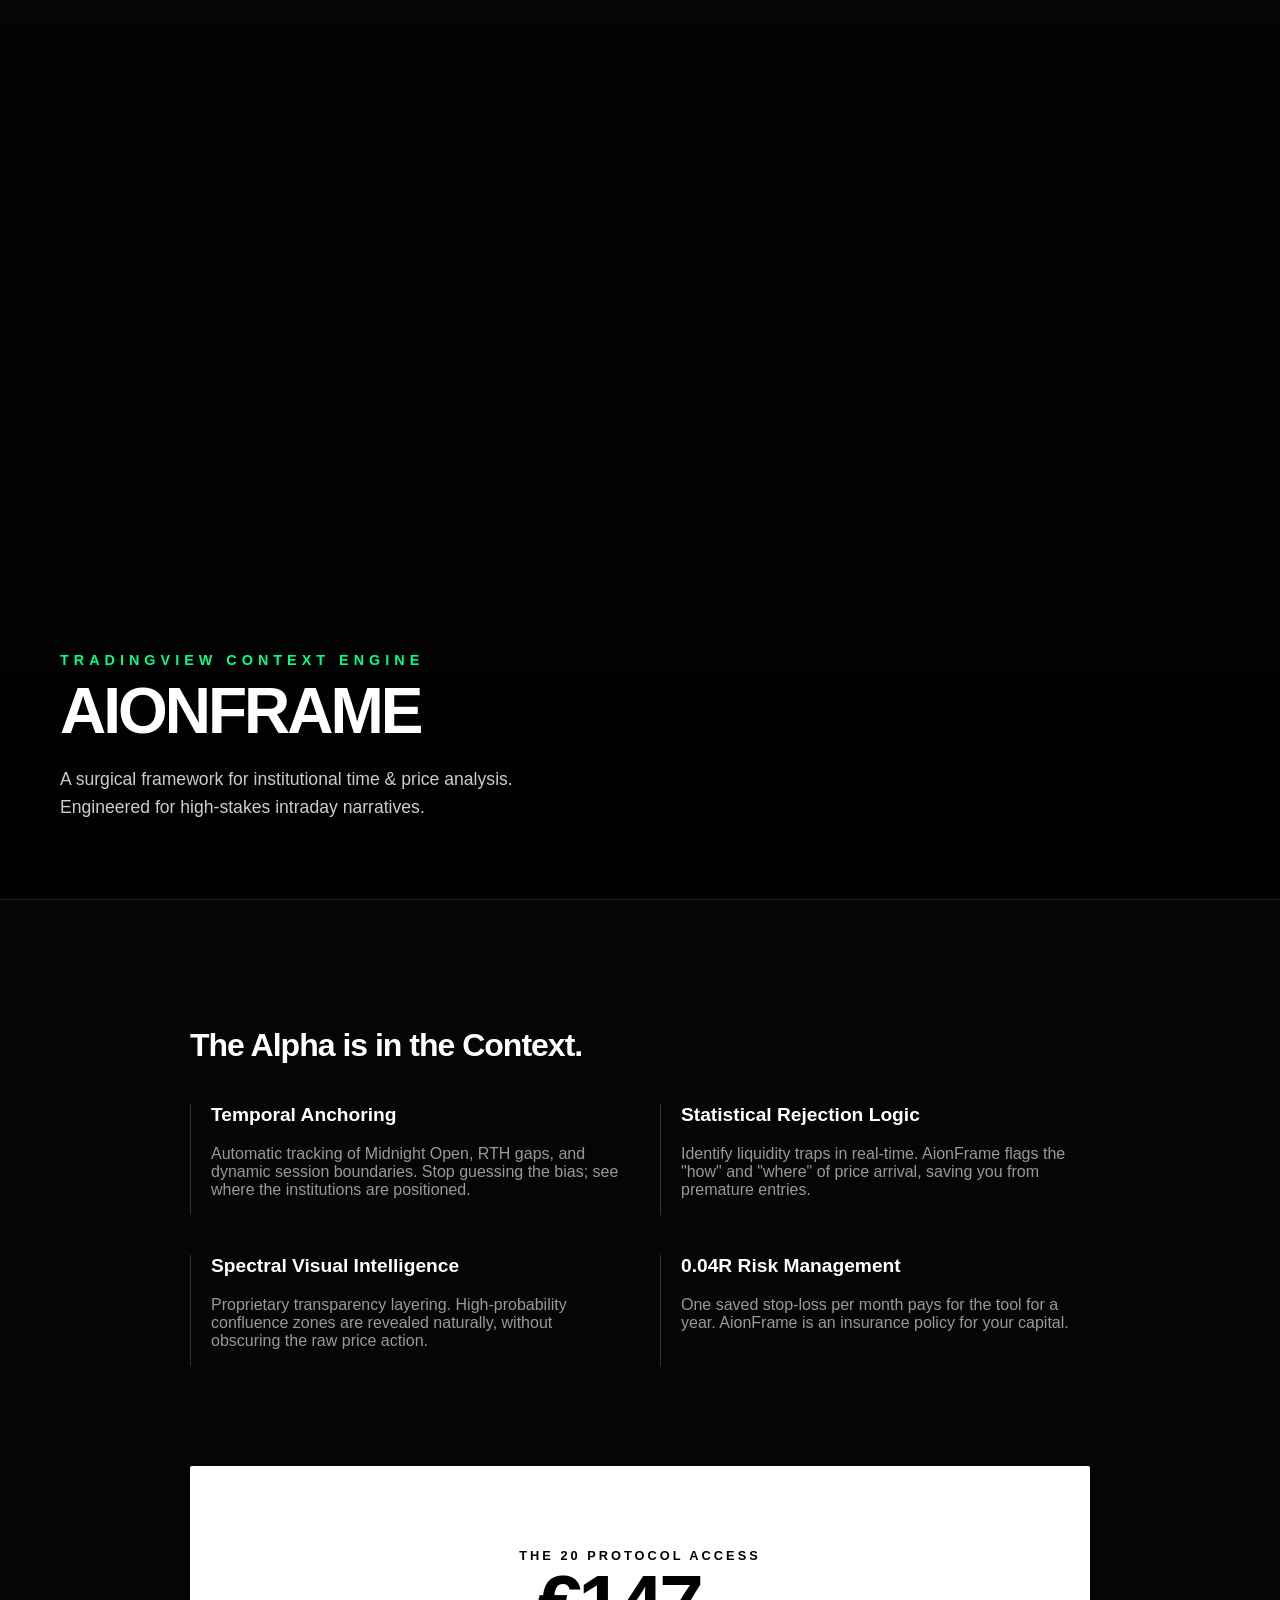
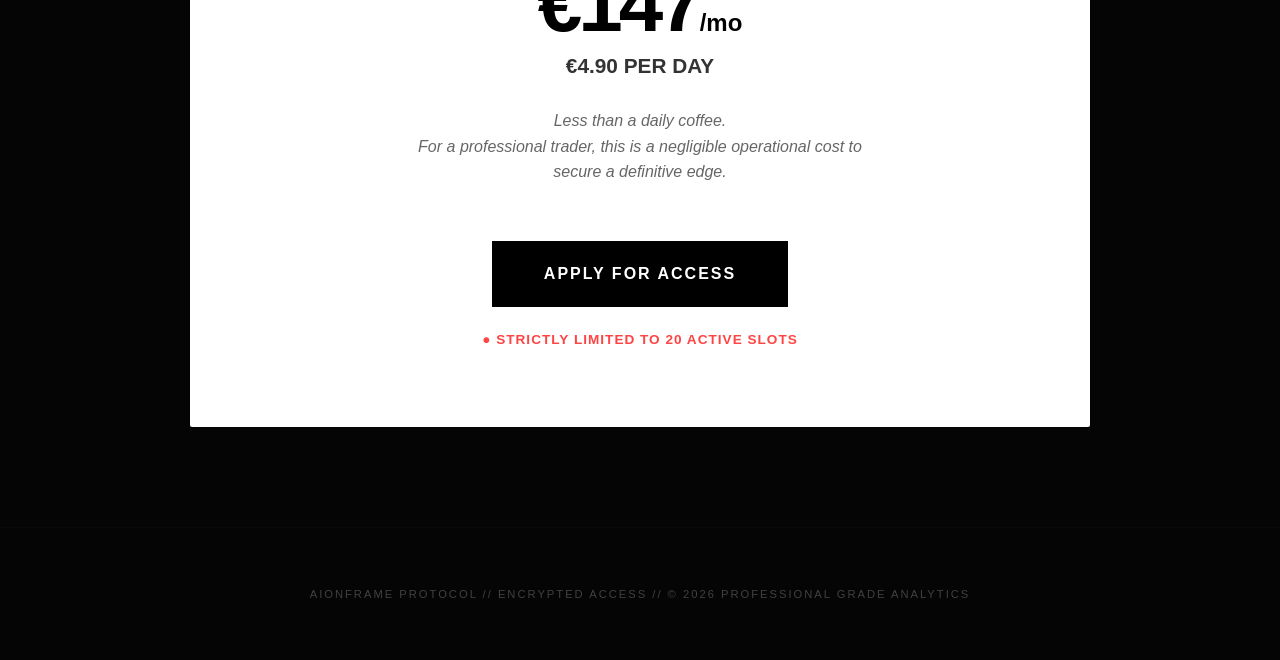
==== index.html @ 0900b2ec "Update index.html" ====
<!DOCTYPE html>
<html lang="en">
<head>
    <meta charset="UTF-8">
    <meta name="viewport" content="width=device-width, initial-scale=1.0">
    <title>AionFrame | The 20 Protocol</title>
    <style>
        :root { --accent: #00ff88; --bg: #050505; --card: #111; }
        body { background: var(--bg); color: #999; font-family: 'Helvetica Neue', sans-serif; margin: 0; padding: 0; overflow-x: hidden; }
        
        /* Cinematic Video Hero */
        .hero { 
            position: relative;
            height: 100vh; 
            width: 100%;
            display: flex; 
            flex-direction: column; 
            justify-content: flex-end; 
            align-items: flex-start;   
            text-align: left; 
            padding: 60px;             
            box-sizing: border-box;
            overflow: hidden;
            border-bottom: 1px solid #222;
        }

        #bg-video {
            position: absolute;
            top: 10%;            left: 10%;
            min-width: 100%;     min-height: 100%;
            width: auto;         height: auto;
            object-fit: contain;
            z-index: -2;
            transform: translate(-10%, -10%);
            filter: contrast(1.1) brightness(0.6); /* Keeps focus on the UI */
        }

        .overlay {
            position: absolute;
            top: 0;
            left: 0;
            width: 100%;
            height: 100%;
            background: linear-gradient(rgba(0,0,0,0.1) 0%, rgba(0,0,0,0.9) 100%);
            z-index: -1;
        }

        h1 { color: #fff; font-size: 4rem; letter-spacing: -3px; margin: 0; line-height: 0.9; z-index: 1; }
        .tagline { color: var(--accent); font-size: 0.9rem; letter-spacing: 5px; text-transform: uppercase; margin-bottom: 15px; z-index: 1; font-weight: bold;}
        .hero-desc { max-width: 500px; margin-top: 25px; font-size: 1.1rem; color: #fff; z-index: 1; opacity: 0.8; line-height: 1.6; }
        
        /* Content Section */
        .container { max-width: 900px; margin: auto; padding: 100px 20px; }
        h2 { color: #fff; font-size: 2rem; letter-spacing: -1px; margin-bottom: 40px; }
        
        .reasoning-grid { display: grid; grid-template-columns: 1fr 1fr; gap: 40px; }
        .reason-card { border-left: 1px solid #333; padding-left: 20px; }
        .reason-card h3 { color: #fff; margin-top: 0; font-size: 1.2rem; }
        
        /* Pricing / The 20 Protocol */
        .pricing-section { background: #fff; color: #000; padding: 80px 40px; border-radius: 2px; margin-top: 100px; text-align: center; }
        .big-price { font-size: 5rem; font-weight: 900; margin: 0; line-height: 1; letter-spacing: -4px; }
        .daily-breakdown { font-size: 1.3rem; font-weight: 700; color: #333; margin-top: 10px; }
        
        .btn { display: inline-block; background: #000; color: #fff; padding: 22px 50px; text-decoration: none; font-weight: 900; margin-top: 40px; letter-spacing: 2px; transition: 0.4s; text-transform: uppercase; border: 2px solid #000; }
        .btn:hover { background: transparent; color: #000; }
        
        .limit-tag { color: #ff4444; font-weight: bold; margin-top: 25px; font-size: 0.85rem; letter-spacing: 1px; }
        .comparison-text { font-style: italic; margin-top: 30px; color: #666; font-size: 1rem; line-height: 1.6; max-width: 450px; margin-left: auto; margin-right: auto; }

        footer { text-align: center; padding: 60px 20px; font-size: 0.7rem; opacity: 0.4; letter-spacing: 2px; border-top: 1px solid #111; }

        @media (max-width: 768px) {
            .reasoning-grid { grid-template-columns: 1fr; }
            h1 { font-size: 3rem; }
            .hero { padding: 40px 30px; }
            .big-price { font-size: 4rem; }
        }
    </style>
</head>
<body>

    <div class="hero">
        <video autoplay muted loop playsinline id="bg-video">
            <source src="ALL IN 1 ⛳️ Landing Video Project.mp4" type="video/mp4">
        </video>
        <div class="overlay"></div>

        <div class="tagline">TradingView Context Engine</div>
        <h1>AIONFRAME</h1>
        <p class="hero-desc">A surgical framework for institutional time & price analysis. Engineered for high-stakes intraday narratives.</p>
    </div>

    <div class="container">
        <h2>The Alpha is in the Context.</h2>
        <div class="reasoning-grid">
            <div class="reason-card">
                <h3>Temporal Anchoring</h3>
                <p>Automatic tracking of Midnight Open, RTH gaps, and dynamic session boundaries. Stop guessing the bias; see where the institutions are positioned.</p>
            </div>
            <div class="reason-card">
                <h3>Statistical Rejection Logic</h3>
                <p>Identify liquidity traps in real-time. AionFrame flags the "how" and "where" of price arrival, saving you from premature entries.</p>
            </div>
            <div class="reason-card">
                <h3>Spectral Visual Intelligence</h3>
                <p>Proprietary transparency layering. High-probability confluence zones are revealed naturally, without obscuring the raw price action.</p>
            </div>
            <div class="reason-card">
                <h3>0.04R Risk Management</h3>
                <p>One saved stop-loss per month pays for the tool for a year. AionFrame is an insurance policy for your capital.</p>
            </div>
        </div>

        <div class="pricing-section">
            <span style="text-transform: uppercase; font-size: 0.8rem; font-weight: bold; letter-spacing: 3px;">The 20 Protocol Access</span>
            <div class="big-price">€147<span style="font-size: 1.5rem; letter-spacing: 0;">/mo</span></div>
            <div class="daily-breakdown">€4.90 PER DAY</div>
            
            <p class="comparison-text">
                Less than a daily coffee. <br>
                For a professional trader, this is a negligible operational cost to secure a definitive edge.
            </p>

            <a href="#" class="btn">Apply for Access</a>
            <div class="limit-tag">● STRICTLY LIMITED TO 20 ACTIVE SLOTS</div>
        </div>
    </div>

    <footer>
        AIONFRAME PROTOCOL // ENCRYPTED ACCESS // © 2026 PROFESSIONAL GRADE ANALYTICS
    </footer>

</body>
</html>
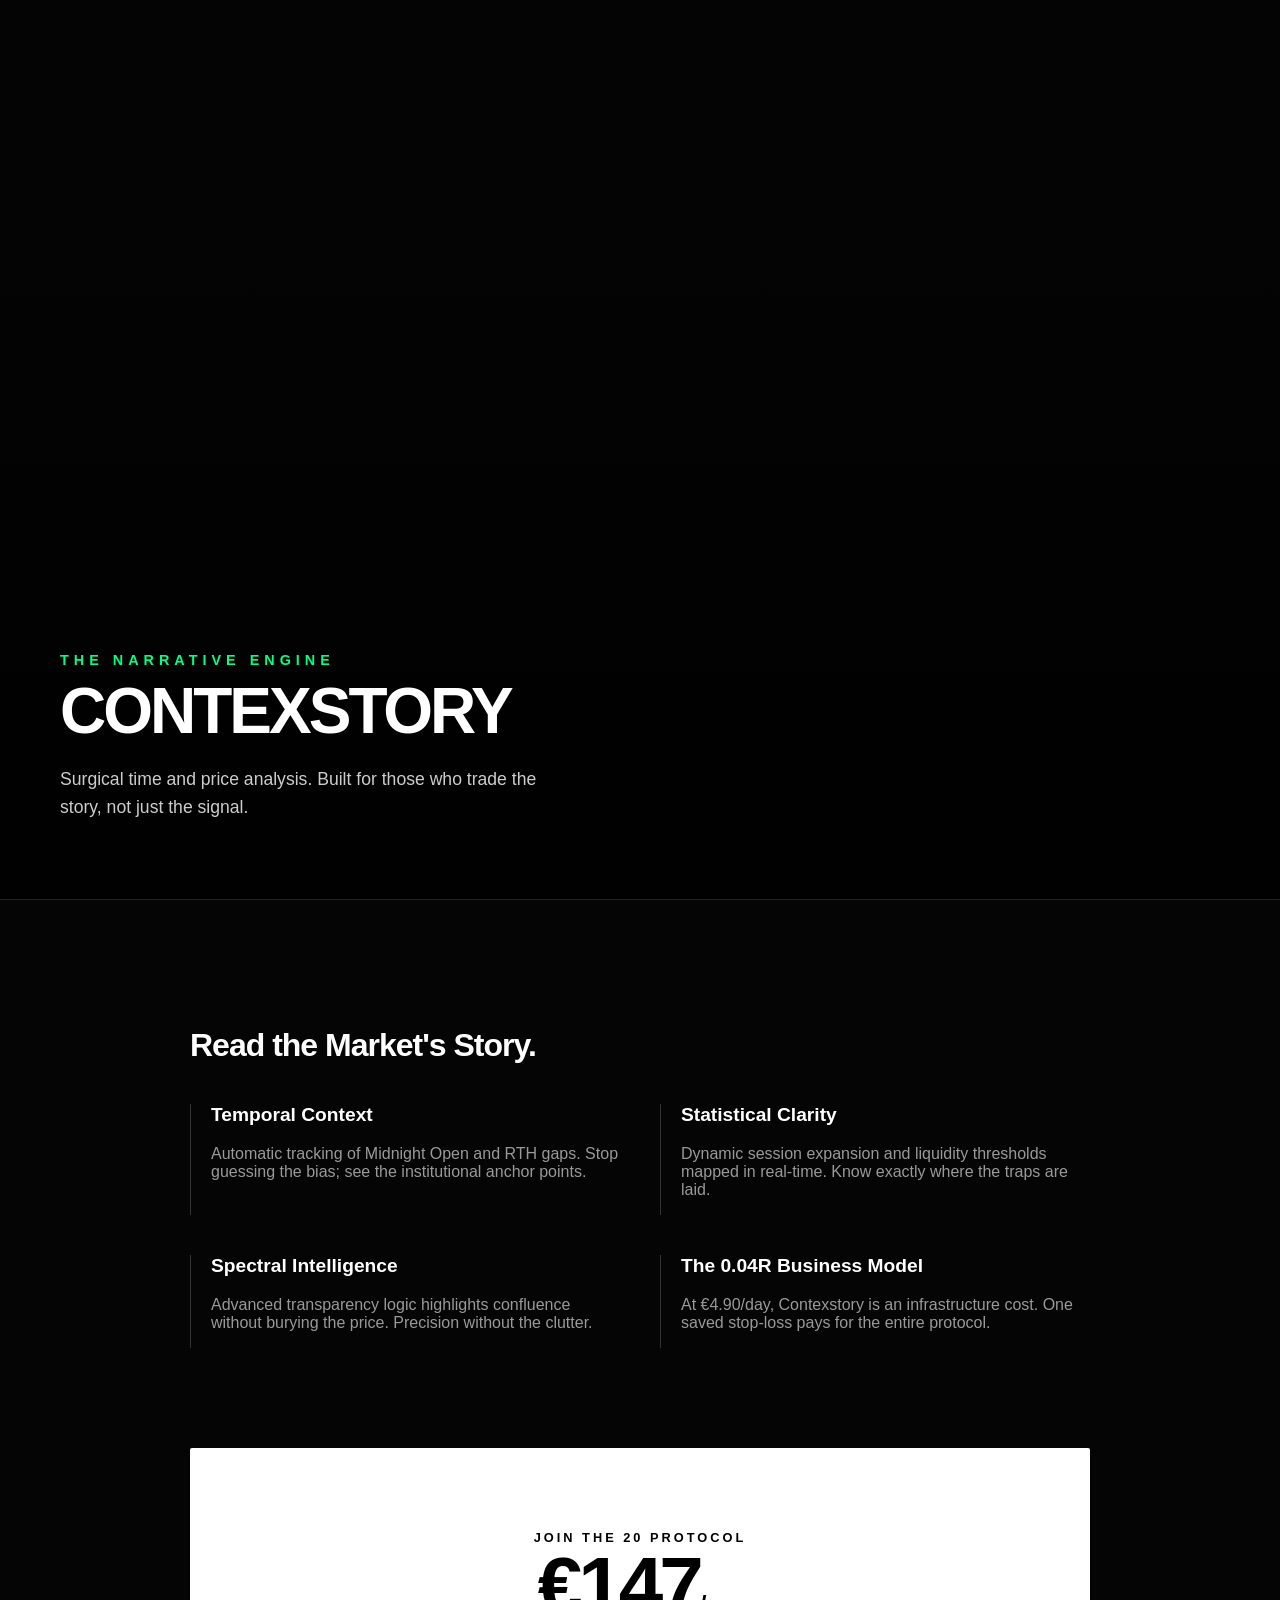
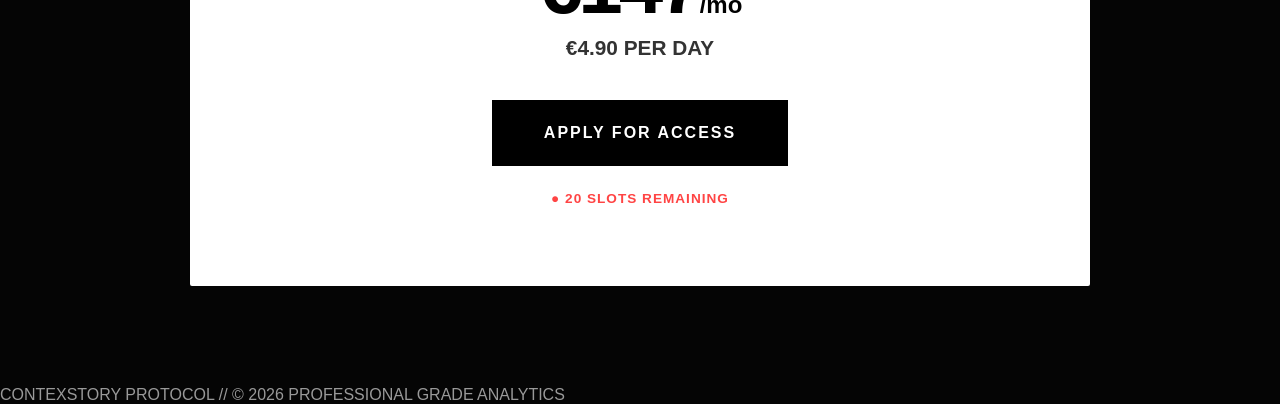
==== commit 767e45d3: "Update index.html" ====
--- a/index.html
+++ b/index.html
@@ -3,12 +3,11 @@
 <head>
     <meta charset="UTF-8">
     <meta name="viewport" content="width=device-width, initial-scale=1.0">
-    <title>AionFrame | The 20 Protocol</title>
+    <title>Contexstory | The 20 Protocol</title>
     <style>
         :root { --accent: #00ff88; --bg: #050505; --card: #111; }
         body { background: var(--bg); color: #999; font-family: 'Helvetica Neue', sans-serif; margin: 0; padding: 0; overflow-x: hidden; }
         
-        /* Cinematic Video Hero */
         .hero { 
             position: relative;
             height: 100vh; 
@@ -24,15 +23,16 @@
             border-bottom: 1px solid #222;
         }
 
+        /* FIXED: No-Zoom Logic ensures detail is preserved */
         #bg-video {
             position: absolute;
-            top: 10%;            left: 10%;
-            min-width: 100%;     min-height: 100%;
-            width: auto;         height: auto;
-            object-fit: contain;
+            top: 0;
+            left: 0;
+            width: 100%;
+            height: 100%;
+            object-fit: cover; 
             z-index: -2;
-            transform: translate(-10%, -10%);
-            filter: contrast(1.1) brightness(0.6); /* Keeps focus on the UI */
+            filter: contrast(1.1) brightness(0.5); 
         }
 
         .overlay {
@@ -49,7 +49,6 @@
         .tagline { color: var(--accent); font-size: 0.9rem; letter-spacing: 5px; text-transform: uppercase; margin-bottom: 15px; z-index: 1; font-weight: bold;}
         .hero-desc { max-width: 500px; margin-top: 25px; font-size: 1.1rem; color: #fff; z-index: 1; opacity: 0.8; line-height: 1.6; }
         
-        /* Content Section */
         .container { max-width: 900px; margin: auto; padding: 100px 20px; }
         h2 { color: #fff; font-size: 2rem; letter-spacing: -1px; margin-bottom: 40px; }
         
@@ -57,7 +56,6 @@
         .reason-card { border-left: 1px solid #333; padding-left: 20px; }
         .reason-card h3 { color: #fff; margin-top: 0; font-size: 1.2rem; }
         
-        /* Pricing / The 20 Protocol */
         .pricing-section { background: #fff; color: #000; padding: 80px 40px; border-radius: 2px; margin-top: 100px; text-align: center; }
         .big-price { font-size: 5rem; font-weight: 900; margin: 0; line-height: 1; letter-spacing: -4px; }
         .daily-breakdown { font-size: 1.3rem; font-weight: 700; color: #333; margin-top: 10px; }
@@ -66,15 +64,11 @@
         .btn:hover { background: transparent; color: #000; }
         
         .limit-tag { color: #ff4444; font-weight: bold; margin-top: 25px; font-size: 0.85rem; letter-spacing: 1px; }
-        .comparison-text { font-style: italic; margin-top: 30px; color: #666; font-size: 1rem; line-height: 1.6; max-width: 450px; margin-left: auto; margin-right: auto; }
-
-        footer { text-align: center; padding: 60px 20px; font-size: 0.7rem; opacity: 0.4; letter-spacing: 2px; border-top: 1px solid #111; }
 
         @media (max-width: 768px) {
             .reasoning-grid { grid-template-columns: 1fr; }
             h1 { font-size: 3rem; }
             .hero { padding: 40px 30px; }
-            .big-price { font-size: 4rem; }
         }
     </style>
 </head>
@@ -86,49 +80,44 @@
         </video>
         <div class="overlay"></div>
 
-        <div class="tagline">TradingView Context Engine</div>
-        <h1>AIONFRAME</h1>
-        <p class="hero-desc">A surgical framework for institutional time & price analysis. Engineered for high-stakes intraday narratives.</p>
+        <div class="tagline">The Narrative Engine</div>
+        <h1>CONTEXSTORY</h1>
+        <p class="hero-desc">Surgical time and price analysis. Built for those who trade the story, not just the signal.</p>
     </div>
 
     <div class="container">
-        <h2>The Alpha is in the Context.</h2>
+        <h2>Read the Market's Story.</h2>
         <div class="reasoning-grid">
             <div class="reason-card">
-                <h3>Temporal Anchoring</h3>
-                <p>Automatic tracking of Midnight Open, RTH gaps, and dynamic session boundaries. Stop guessing the bias; see where the institutions are positioned.</p>
+                <h3>Temporal Context</h3>
+                <p>Automatic tracking of Midnight Open and RTH gaps. Stop guessing the bias; see the institutional anchor points.</p>
             </div>
             <div class="reason-card">
-                <h3>Statistical Rejection Logic</h3>
-                <p>Identify liquidity traps in real-time. AionFrame flags the "how" and "where" of price arrival, saving you from premature entries.</p>
+                <h3>Statistical Clarity</h3>
+                <p>Dynamic session expansion and liquidity thresholds mapped in real-time. Know exactly where the traps are laid.</p>
             </div>
             <div class="reason-card">
-                <h3>Spectral Visual Intelligence</h3>
-                <p>Proprietary transparency layering. High-probability confluence zones are revealed naturally, without obscuring the raw price action.</p>
+                <h3>Spectral Intelligence</h3>
+                <p>Advanced transparency logic highlights confluence without burying the price. Precision without the clutter.</p>
             </div>
             <div class="reason-card">
-                <h3>0.04R Risk Management</h3>
-                <p>One saved stop-loss per month pays for the tool for a year. AionFrame is an insurance policy for your capital.</p>
+                <h3>The 0.04R Business Model</h3>
+                <p>At €4.90/day, Contexstory is an infrastructure cost. One saved stop-loss pays for the entire protocol.</p>
             </div>
         </div>
 
         <div class="pricing-section">
-            <span style="text-transform: uppercase; font-size: 0.8rem; font-weight: bold; letter-spacing: 3px;">The 20 Protocol Access</span>
+            <span style="text-transform: uppercase; font-size: 0.8rem; font-weight: bold; letter-spacing: 3px;">Join The 20 Protocol</span>
             <div class="big-price">€147<span style="font-size: 1.5rem; letter-spacing: 0;">/mo</span></div>
             <div class="daily-breakdown">€4.90 PER DAY</div>
             
-            <p class="comparison-text">
-                Less than a daily coffee. <br>
-                For a professional trader, this is a negligible operational cost to secure a definitive edge.
-            </p>
-
             <a href="#" class="btn">Apply for Access</a>
-            <div class="limit-tag">● STRICTLY LIMITED TO 20 ACTIVE SLOTS</div>
+            <div class="limit-tag">● 20 SLOTS REMAINING</div>
         </div>
     </div>
 
     <footer>
-        AIONFRAME PROTOCOL // ENCRYPTED ACCESS // © 2026 PROFESSIONAL GRADE ANALYTICS
+        CONTEXSTORY PROTOCOL // © 2026 PROFESSIONAL GRADE ANALYTICS
     </footer>
 
 </body>
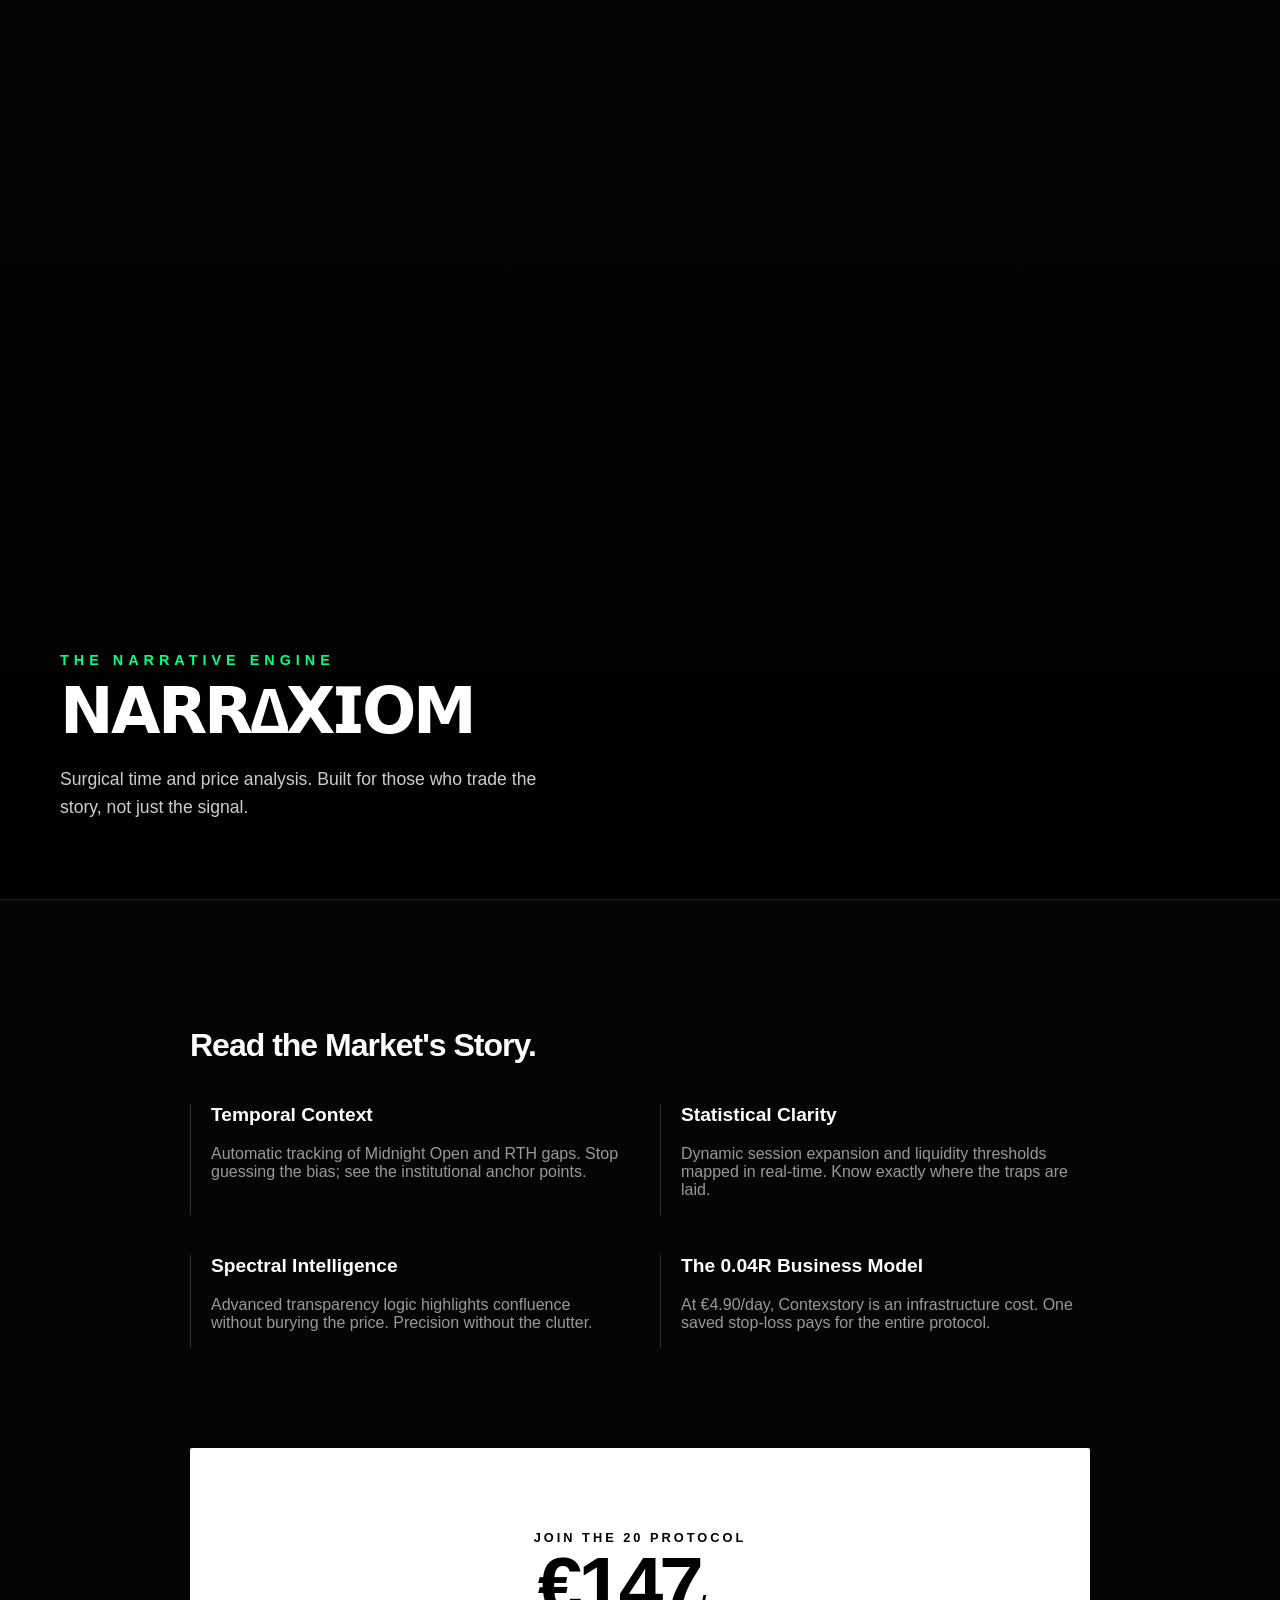
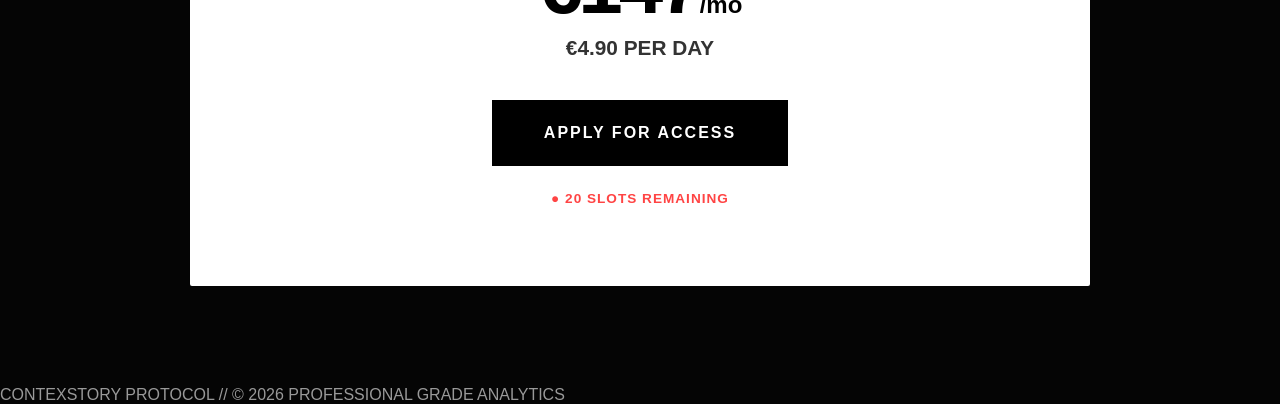
==== commit 04eebb3d: "Update index.html" ====
--- a/index.html
+++ b/index.html
@@ -81,7 +81,7 @@
         <div class="overlay"></div>
 
         <div class="tagline">The Narrative Engine</div>
-        <h1>CONTEXSTORY</h1>
+        <h1>𝗡𝗔𝗥𝗥∆𝗫𝗜𝗢𝗠</h1>
         <p class="hero-desc">Surgical time and price analysis. Built for those who trade the story, not just the signal.</p>
     </div>
 
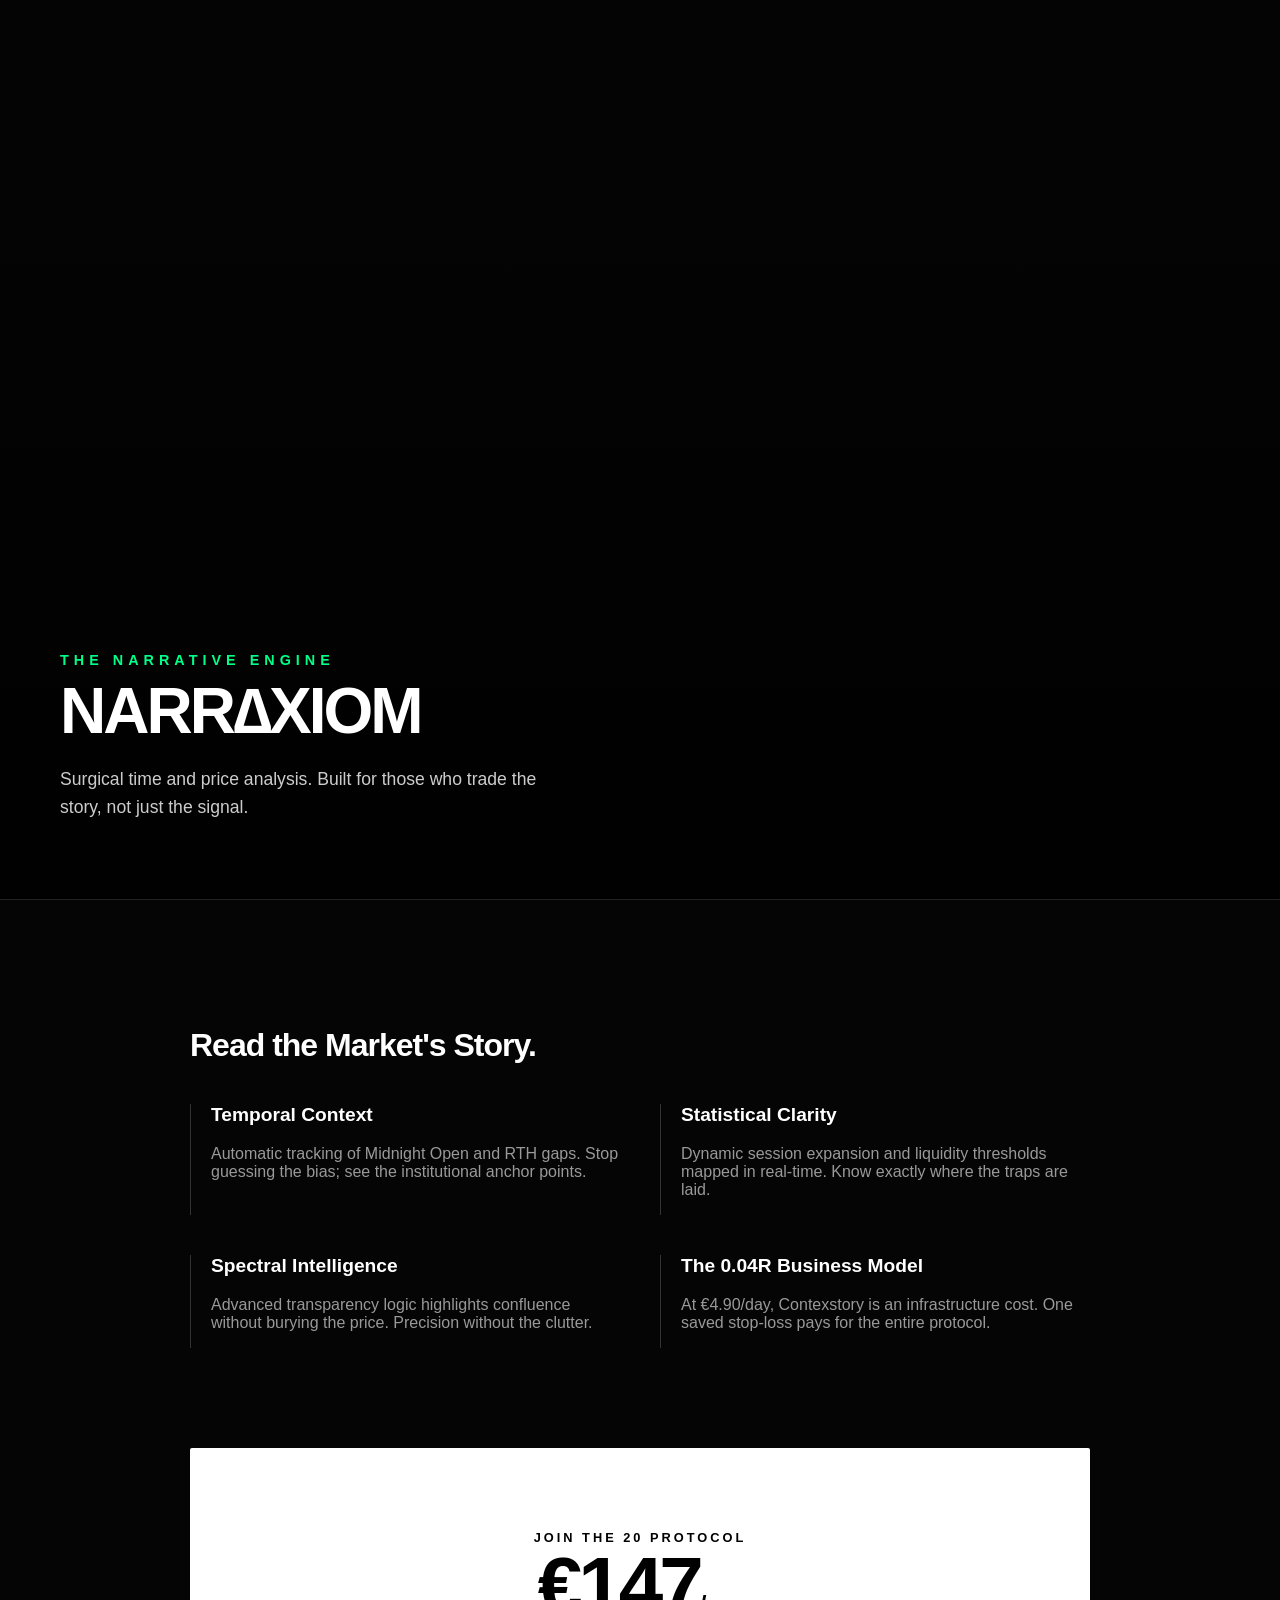
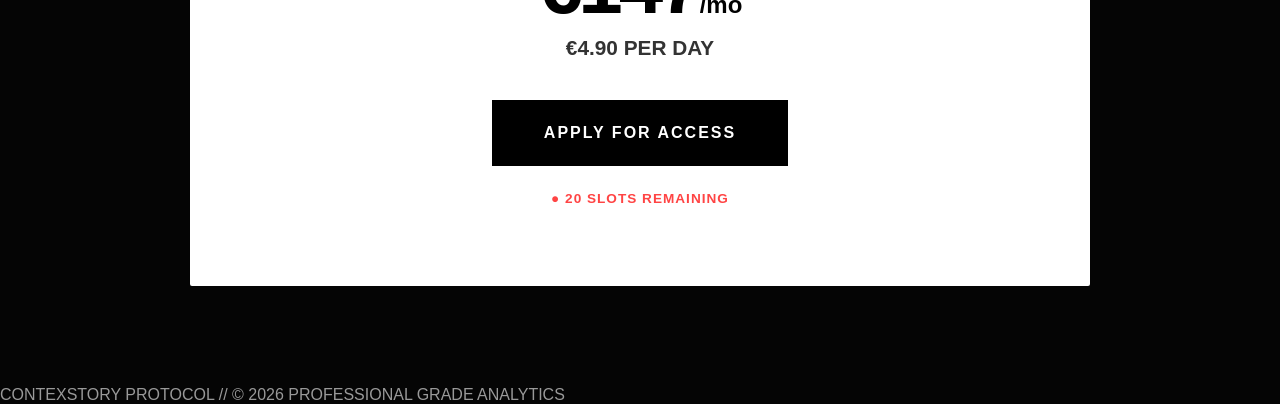
==== commit 44eeedbd: "Update index.html" ====
--- a/index.html
+++ b/index.html
@@ -81,7 +81,7 @@
         <div class="overlay"></div>
 
         <div class="tagline">The Narrative Engine</div>
-        <h1>𝗡𝗔𝗥𝗥∆𝗫𝗜𝗢𝗠</h1>
+        <h1>NARR∆XIOM</h1>
         <p class="hero-desc">Surgical time and price analysis. Built for those who trade the story, not just the signal.</p>
     </div>
 
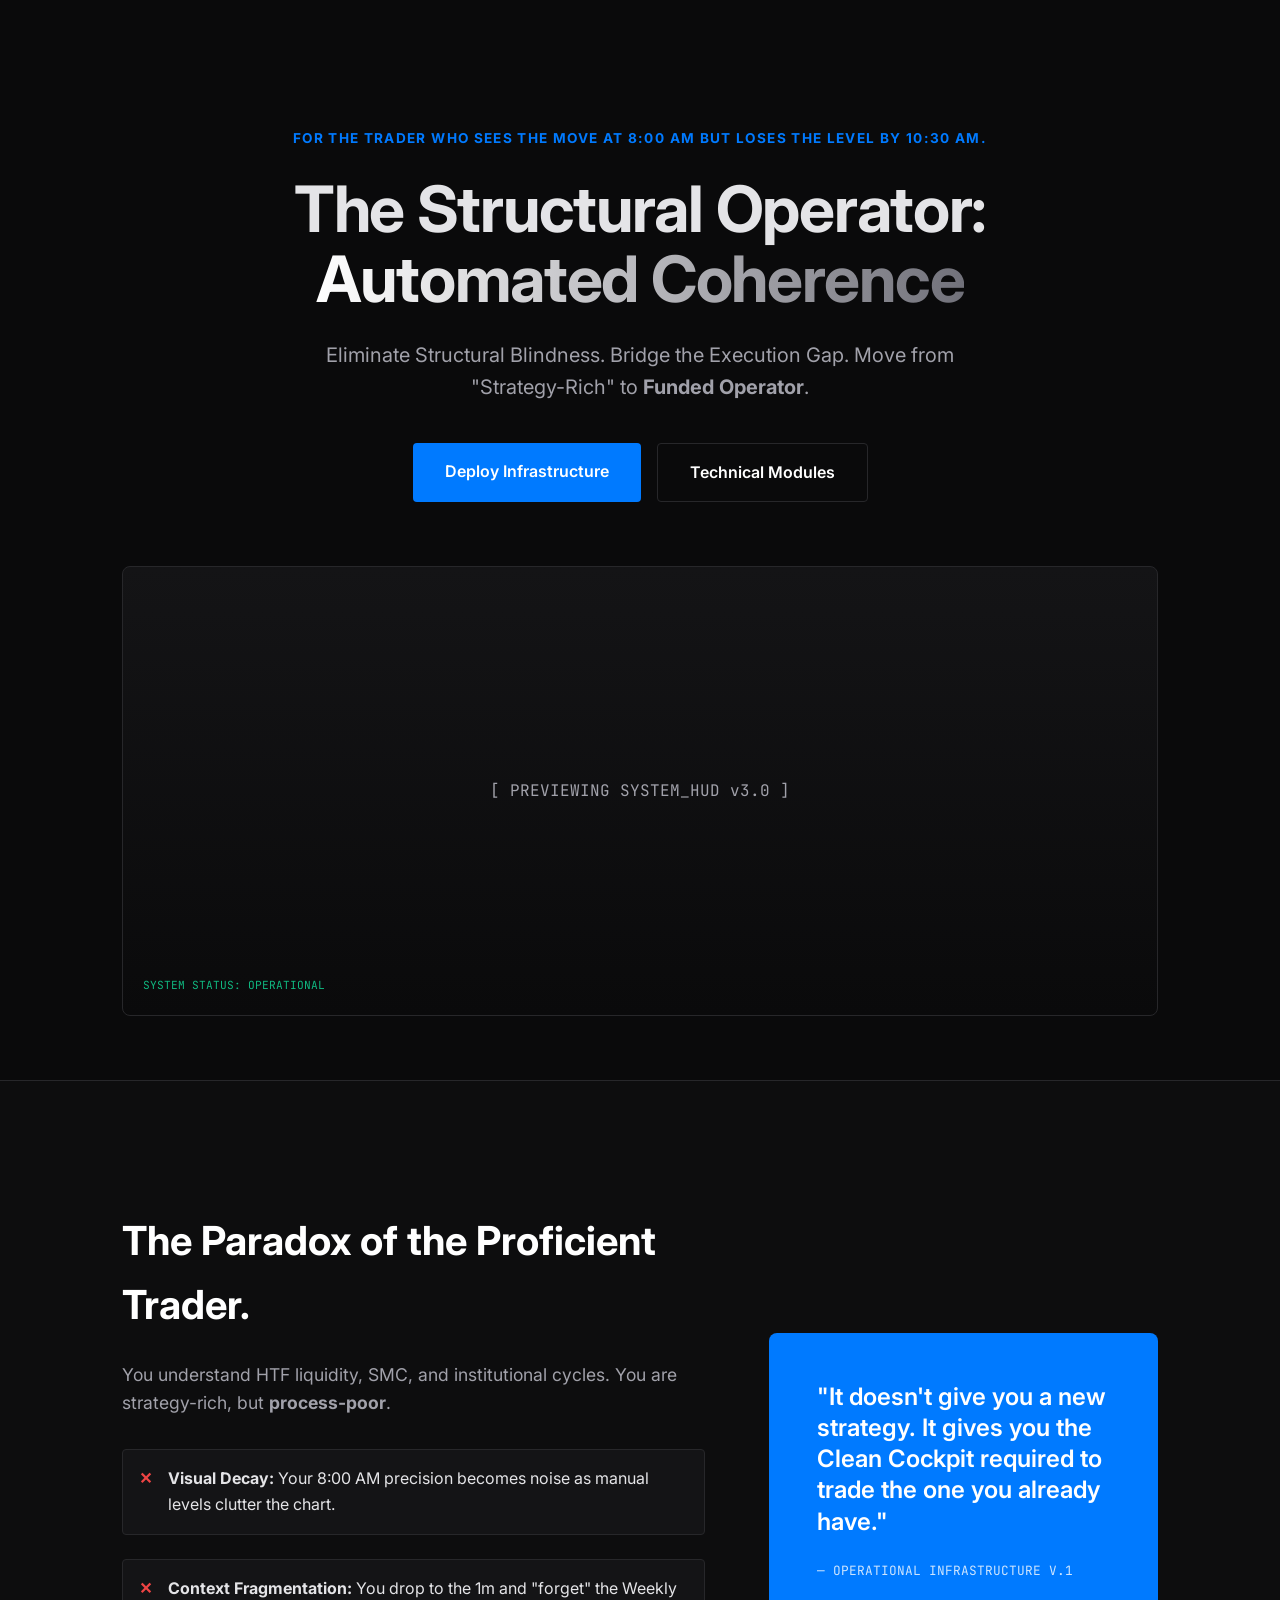
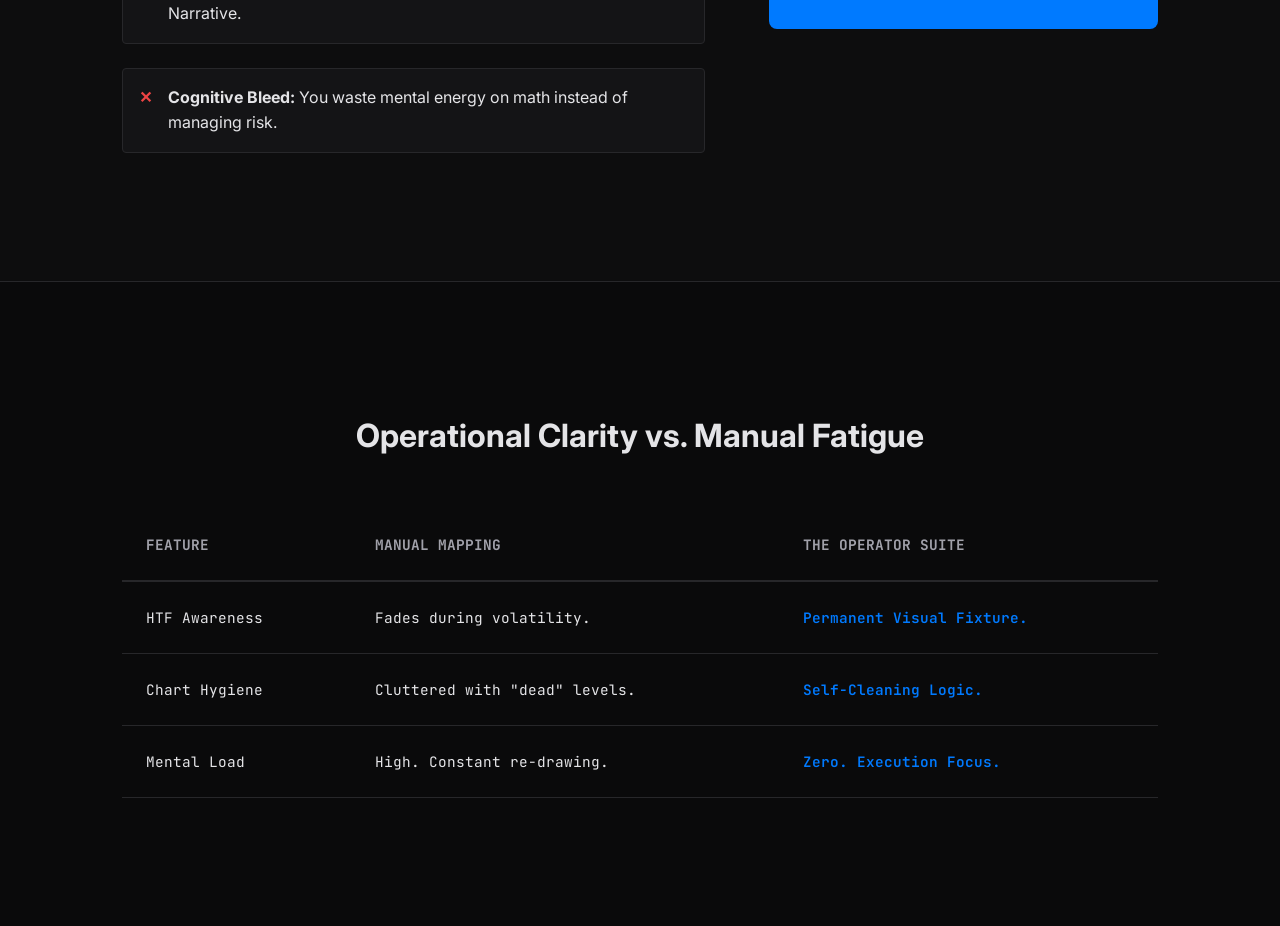
==== commit a54b9745: "Update index.html" ====
--- a/index.html
+++ b/index.html
@@ -3,122 +3,322 @@
 <head>
     <meta charset="UTF-8">
     <meta name="viewport" content="width=device-width, initial-scale=1.0">
-    <title>Contexstory | The 20 Protocol</title>
+    <title>The Structural Operator | Institutional Infrastructure</title>
+    <link rel="preconnect" href="https://fonts.googleapis.com">
+    <link rel="preconnect" href="https://fonts.gstatic.com" crossorigin>
+    <link href="https://fonts.googleapis.com/css2?family=Inter:wght@300;400;600;700&family=JetBrains+Mono:wght@400;500&display=swap" rel="stylesheet">
     <style>
-        :root { --accent: #00ff88; --bg: #050505; --card: #111; }
-        body { background: var(--bg); color: #999; font-family: 'Helvetica Neue', sans-serif; margin: 0; padding: 0; overflow-x: hidden; }
-        
-        .hero { 
+        :root {
+            --bg-black: #0a0a0b;
+            --bg-card: #141416;
+            --accent-blue: #007AFF;
+            --text-main: #e4e4e7;
+            --text-dim: #a1a1aa;
+            --border: #27272a;
+            --success: #10b981;
+        }
+
+        * {
+            margin: 0;
+            padding: 0;
+            box-sizing: border-box;
+        }
+
+        body {
+            font-family: 'Inter', sans-serif;
+            background-color: var(--bg-black);
+            color: var(--text-main);
+            line-height: 1.6;
+            overflow-x: hidden;
+        }
+
+        .container {
+            max-width: 1100px;
+            margin: 0 auto;
+            padding: 0 2rem;
+        }
+
+        /* Hero Section */
+        .hero-section {
+            padding: 8rem 0 4rem;
+            text-align: center;
+            border-bottom: 1px solid var(--border);
+        }
+
+        .pre-head-hook {
+            text-transform: uppercase;
+            letter-spacing: 0.1em;
+            font-size: 0.85rem;
+            color: var(--accent-blue);
+            margin-bottom: 1.5rem;
+            font-weight: 700;
+        }
+
+        .authority-headline {
+            font-size: clamp(2.5rem, 5vw, 4rem);
+            font-weight: 700;
+            line-height: 1.1;
+            margin-bottom: 1.5rem;
+            letter-spacing: -0.02em;
+        }
+
+        .gradient-text {
+            background: linear-gradient(90deg, #fff, #71717a);
+            -webkit-background-clip: text;
+            -webkit-text-fill-color: transparent;
+        }
+
+        .sub-headline {
+            font-size: 1.25rem;
+            color: var(--text-dim);
+            max-width: 700px;
+            margin: 0 auto 2.5rem;
+        }
+
+        .cta-group {
+            display: flex;
+            gap: 1rem;
+            justify-content: center;
+            margin-bottom: 4rem;
+        }
+
+        .btn-primary {
+            background-color: var(--accent-blue);
+            color: white;
+            padding: 1rem 2rem;
+            border-radius: 4px;
+            text-decoration: none;
+            font-weight: 600;
+            transition: transform 0.2s;
+        }
+
+        .btn-secondary {
+            background-color: transparent;
+            color: white;
+            padding: 1rem 2rem;
+            border-radius: 4px;
+            text-decoration: none;
+            font-weight: 600;
+            border: 1px solid var(--border);
+            transition: background 0.2s;
+        }
+
+        .btn-primary:hover { transform: translateY(-2px); }
+        .btn-secondary:hover { background: var(--bg-card); }
+
+        .hero-visual {
+            width: 100%;
+            height: 450px;
+            background: linear-gradient(180deg, var(--bg-card) 0%, var(--bg-black) 100%);
+            border: 1px solid var(--border);
+            border-radius: 8px;
+            display: flex;
+            align-items: center;
+            justify-content: center;
             position: relative;
-            height: 100vh; 
+            overflow: hidden;
+        }
+
+        .hero-visual::after {
+            content: "SYSTEM STATUS: OPERATIONAL";
+            position: absolute;
+            bottom: 20px;
+            left: 20px;
+            font-family: 'JetBrains Mono', monospace;
+            font-size: 0.7rem;
+            color: var(--success);
+        }
+
+        /* Identity / Pain Section */
+        .identity-shift {
+            padding: 8rem 0;
+            background: #0d0d0e;
+        }
+
+        .grid-2 {
+            display: grid;
+            grid-template-columns: 1.2fr 0.8fr;
+            gap: 4rem;
+            align-items: center;
+        }
+
+        .section-title {
+            font-size: 2.5rem;
+            margin-bottom: 1.5rem;
+            color: white;
+        }
+
+        .body-lead {
+            font-size: 1.1rem;
+            color: var(--text-dim);
+            margin-bottom: 2rem;
+        }
+
+        .pain-points {
+            display: flex;
+            flex-direction: column;
+            gap: 1.5rem;
+        }
+
+        .point {
+            display: flex;
+            gap: 1rem;
+            padding: 1rem;
+            background: var(--bg-card);
+            border: 1px solid var(--border);
+            border-radius: 4px;
+        }
+
+        .point .icon { color: #ef4444; font-weight: bold; }
+
+        .value-prop-card {
+            background: var(--accent-blue);
+            padding: 3rem;
+            border-radius: 8px;
+            color: white;
+            position: relative;
+        }
+
+        blockquote {
+            font-size: 1.5rem;
+            font-weight: 600;
+            margin-bottom: 1.5rem;
+            line-height: 1.3;
+        }
+
+        .quote-sub {
+            font-family: 'JetBrains Mono', monospace;
+            font-size: 0.8rem;
+            text-transform: uppercase;
+            opacity: 0.8;
+        }
+
+        /* Comparison Table */
+        .comparison-section {
+            padding: 8rem 0;
+            border-top: 1px solid var(--border);
+        }
+
+        .comparison-title {
+            text-align: center;
+            font-size: 2rem;
+            margin-bottom: 3rem;
+        }
+
+        .comparison-table {
             width: 100%;
-            display: flex; 
-            flex-direction: column; 
-            justify-content: flex-end; 
-            align-items: flex-start;   
-            text-align: left; 
-            padding: 60px;             
-            box-sizing: border-box;
-            overflow: hidden;
-            border-bottom: 1px solid #222;
-        }
-
-        /* FIXED: No-Zoom Logic ensures detail is preserved */
-        #bg-video {
-            position: absolute;
-            top: 0;
-            left: 0;
-            width: 100%;
-            height: 100%;
-            object-fit: cover; 
-            z-index: -2;
-            filter: contrast(1.1) brightness(0.5); 
-        }
-
-        .overlay {
-            position: absolute;
-            top: 0;
-            left: 0;
-            width: 100%;
-            height: 100%;
-            background: linear-gradient(rgba(0,0,0,0.1) 0%, rgba(0,0,0,0.9) 100%);
-            z-index: -1;
-        }
-
-        h1 { color: #fff; font-size: 4rem; letter-spacing: -3px; margin: 0; line-height: 0.9; z-index: 1; }
-        .tagline { color: var(--accent); font-size: 0.9rem; letter-spacing: 5px; text-transform: uppercase; margin-bottom: 15px; z-index: 1; font-weight: bold;}
-        .hero-desc { max-width: 500px; margin-top: 25px; font-size: 1.1rem; color: #fff; z-index: 1; opacity: 0.8; line-height: 1.6; }
-        
-        .container { max-width: 900px; margin: auto; padding: 100px 20px; }
-        h2 { color: #fff; font-size: 2rem; letter-spacing: -1px; margin-bottom: 40px; }
-        
-        .reasoning-grid { display: grid; grid-template-columns: 1fr 1fr; gap: 40px; }
-        .reason-card { border-left: 1px solid #333; padding-left: 20px; }
-        .reason-card h3 { color: #fff; margin-top: 0; font-size: 1.2rem; }
-        
-        .pricing-section { background: #fff; color: #000; padding: 80px 40px; border-radius: 2px; margin-top: 100px; text-align: center; }
-        .big-price { font-size: 5rem; font-weight: 900; margin: 0; line-height: 1; letter-spacing: -4px; }
-        .daily-breakdown { font-size: 1.3rem; font-weight: 700; color: #333; margin-top: 10px; }
-        
-        .btn { display: inline-block; background: #000; color: #fff; padding: 22px 50px; text-decoration: none; font-weight: 900; margin-top: 40px; letter-spacing: 2px; transition: 0.4s; text-transform: uppercase; border: 2px solid #000; }
-        .btn:hover { background: transparent; color: #000; }
-        
-        .limit-tag { color: #ff4444; font-weight: bold; margin-top: 25px; font-size: 0.85rem; letter-spacing: 1px; }
+            border-collapse: collapse;
+            font-family: 'JetBrains Mono', monospace;
+            font-size: 0.9rem;
+        }
+
+        .comparison-table th {
+            text-align: left;
+            padding: 1.5rem;
+            border-bottom: 2px solid var(--border);
+            color: var(--text-dim);
+            text-transform: uppercase;
+        }
+
+        .comparison-table td {
+            padding: 1.5rem;
+            border-bottom: 1px solid var(--border);
+        }
+
+        .highlight {
+            color: var(--accent-blue);
+            font-weight: 600;
+        }
 
         @media (max-width: 768px) {
-            .reasoning-grid { grid-template-columns: 1fr; }
-            h1 { font-size: 3rem; }
-            .hero { padding: 40px 30px; }
+            .grid-2 { grid-template-columns: 1fr; }
+            .hero-section { padding-top: 4rem; }
         }
     </style>
 </head>
 <body>
 
-    <div class="hero">
-        <video autoplay muted loop playsinline id="bg-video">
-            <source src="ALL IN 1 ⛳️ Landing Video Project.mp4" type="video/mp4">
-        </video>
-        <div class="overlay"></div>
-
-        <div class="tagline">The Narrative Engine</div>
-        <h1>NARR∆XIOM</h1>
-        <p class="hero-desc">Surgical time and price analysis. Built for those who trade the story, not just the signal.</p>
-    </div>
-
-    <div class="container">
-        <h2>Read the Market's Story.</h2>
-        <div class="reasoning-grid">
-            <div class="reason-card">
-                <h3>Temporal Context</h3>
-                <p>Automatic tracking of Midnight Open and RTH gaps. Stop guessing the bias; see the institutional anchor points.</p>
+    <section class="hero-section">
+        <div class="container">
+            <p class="pre-head-hook">For the trader who sees the move at 8:00 AM but loses the level by 10:30 AM.</p>
+            <h1 class="authority-headline">
+                The Structural Operator:<br>
+                <span class="gradient-text">Automated Coherence</span>
+            </h1>
+            <p class="sub-headline">
+                Eliminate Structural Blindness. Bridge the Execution Gap. 
+                Move from "Strategy-Rich" to <strong>Funded Operator</strong>.
+            </p>
+            <div class="cta-group">
+                <a href="#pricing" class="btn-primary">Deploy Infrastructure</a>
+                <a href="#modules" class="btn-secondary">Technical Modules</a>
             </div>
-            <div class="reason-card">
-                <h3>Statistical Clarity</h3>
-                <p>Dynamic session expansion and liquidity thresholds mapped in real-time. Know exactly where the traps are laid.</p>
-            </div>
-            <div class="reason-card">
-                <h3>Spectral Intelligence</h3>
-                <p>Advanced transparency logic highlights confluence without burying the price. Precision without the clutter.</p>
-            </div>
-            <div class="reason-card">
-                <h3>The 0.04R Business Model</h3>
-                <p>At €4.90/day, Contexstory is an infrastructure cost. One saved stop-loss pays for the entire protocol.</p>
+            <div class="hero-visual">
+                <span style="color: var(--text-dim); font-family: 'JetBrains Mono';">[ PREVIEWING SYSTEM_HUD v3.0 ]</span>
             </div>
         </div>
-
-        <div class="pricing-section">
-            <span style="text-transform: uppercase; font-size: 0.8rem; font-weight: bold; letter-spacing: 3px;">Join The 20 Protocol</span>
-            <div class="big-price">€147<span style="font-size: 1.5rem; letter-spacing: 0;">/mo</span></div>
-            <div class="daily-breakdown">€4.90 PER DAY</div>
-            
-            <a href="#" class="btn">Apply for Access</a>
-            <div class="limit-tag">● 20 SLOTS REMAINING</div>
+    </section>
+
+    <section class="identity-shift">
+        <div class="container grid-2">
+            <div class="text-content">
+                <h2 class="section-title">The Paradox of the Proficient Trader.</h2>
+                <p class="body-lead">
+                    You understand HTF liquidity, SMC, and institutional cycles. You are strategy-rich, but <strong>process-poor</strong>.
+                </p>
+                <div class="pain-points">
+                    <div class="point">
+                        <span class="icon">✕</span>
+                        <p><strong>Visual Decay:</strong> Your 8:00 AM precision becomes noise as manual levels clutter the chart.</p>
+                    </div>
+                    <div class="point">
+                        <span class="icon">✕</span>
+                        <p><strong>Context Fragmentation:</strong> You drop to the 1m and "forget" the Weekly Narrative.</p>
+                    </div>
+                    <div class="point">
+                        <span class="icon">✕</span>
+                        <p><strong>Cognitive Bleed:</strong> You waste mental energy on math instead of managing risk.</p>
+                    </div>
+                </div>
+            </div>
+            <div class="value-prop-card">
+                <blockquote>"It doesn't give you a new strategy. It gives you the Clean Cockpit required to trade the one you already have."</blockquote>
+                <p class="quote-sub">— OPERATIONAL INFRASTRUCTURE v.1</p>
+            </div>
         </div>
-    </div>
-
-    <footer>
-        CONTEXSTORY PROTOCOL // © 2026 PROFESSIONAL GRADE ANALYTICS
-    </footer>
+    </section>
+
+    <section class="comparison-section">
+        <div class="container">
+            <h3 class="comparison-title">Operational Clarity vs. Manual Fatigue</h3>
+            <table class="comparison-table">
+                <thead>
+                    <tr>
+                        <th>Feature</th>
+                        <th>Manual Mapping</th>
+                        <th>The Operator Suite</th>
+                    </tr>
+                </thead>
+                <tbody>
+                    <tr>
+                        <td>HTF Awareness</td>
+                        <td>Fades during volatility.</td>
+                        <td class="highlight">Permanent Visual Fixture.</td>
+                    </tr>
+                    <tr>
+                        <td>Chart Hygiene</td>
+                        <td>Cluttered with "dead" levels.</td>
+                        <td class="highlight">Self-Cleaning Logic.</td>
+                    </tr>
+                    <tr>
+                        <td>Mental Load</td>
+                        <td>High. Constant re-drawing.</td>
+                        <td class="highlight">Zero. Execution Focus.</td>
+                    </tr>
+                </tbody>
+            </table>
+        </div>
+    </section>
 
 </body>
 </html>
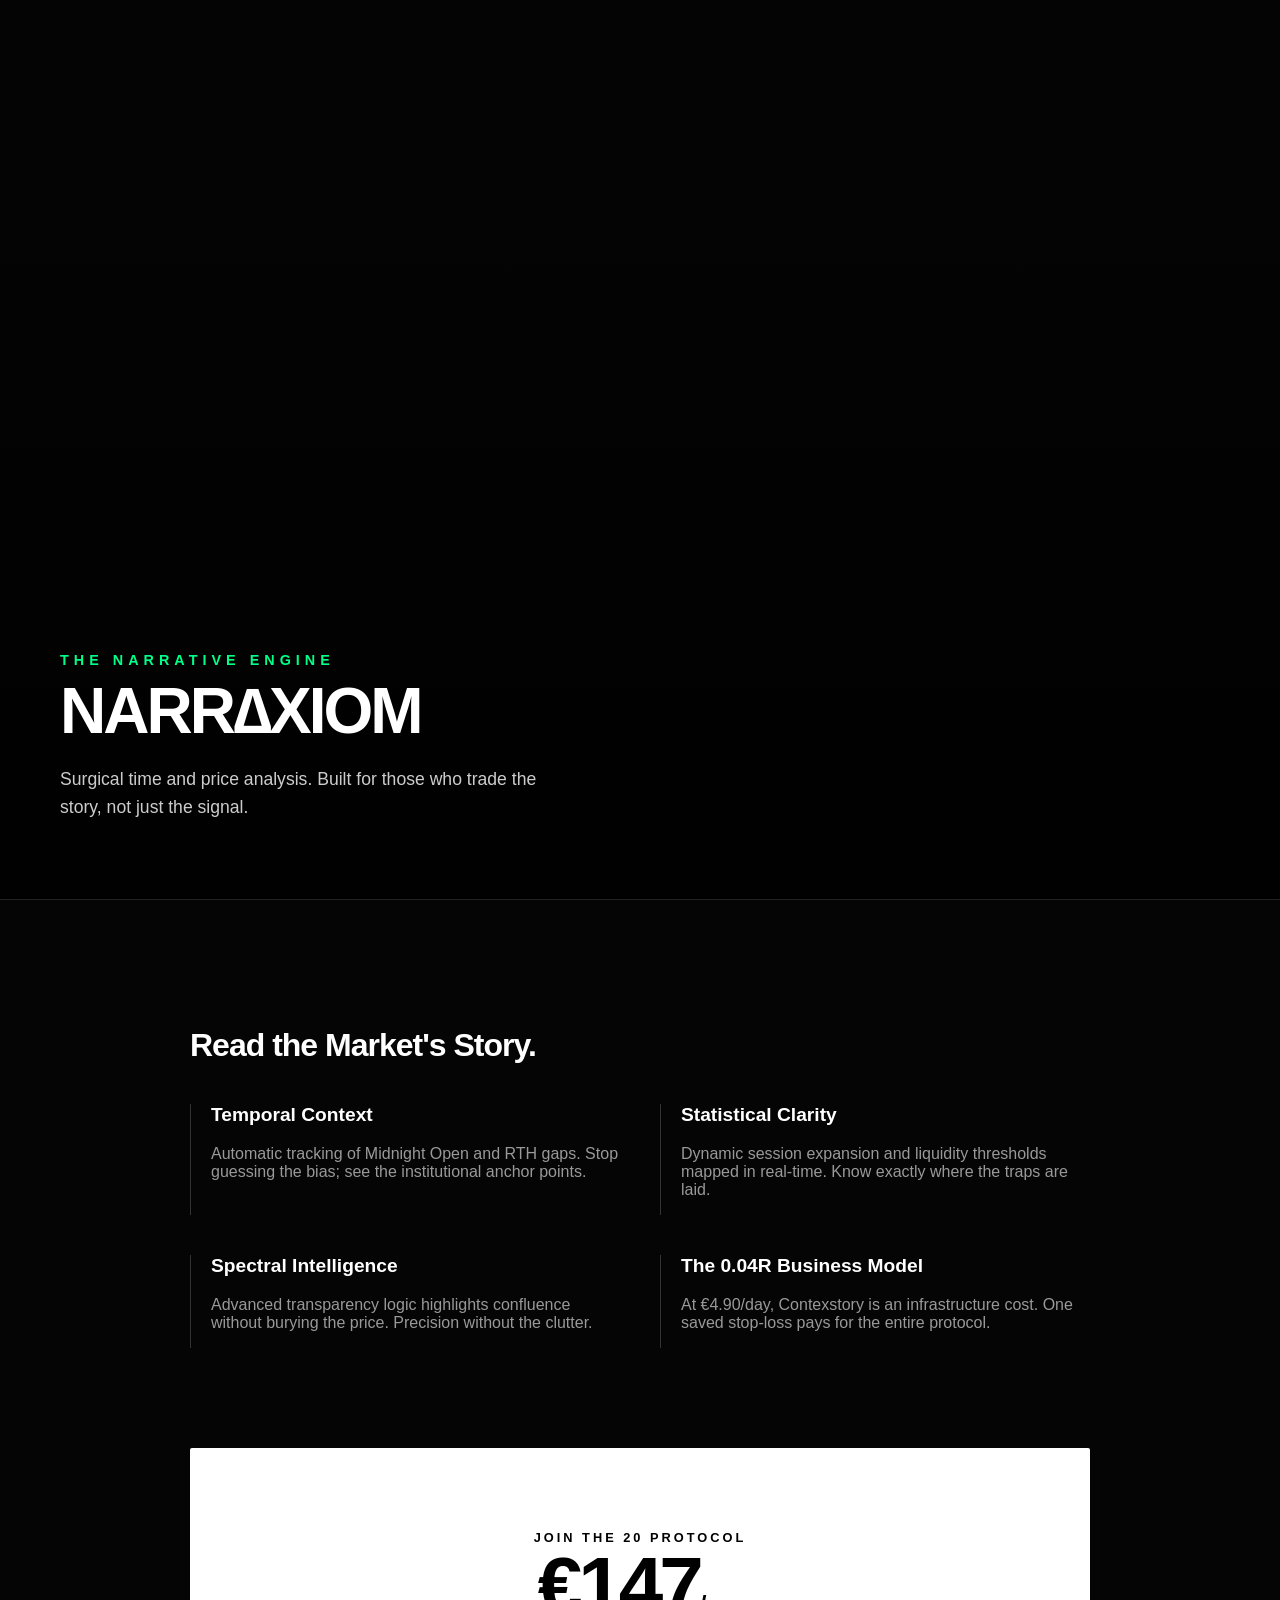
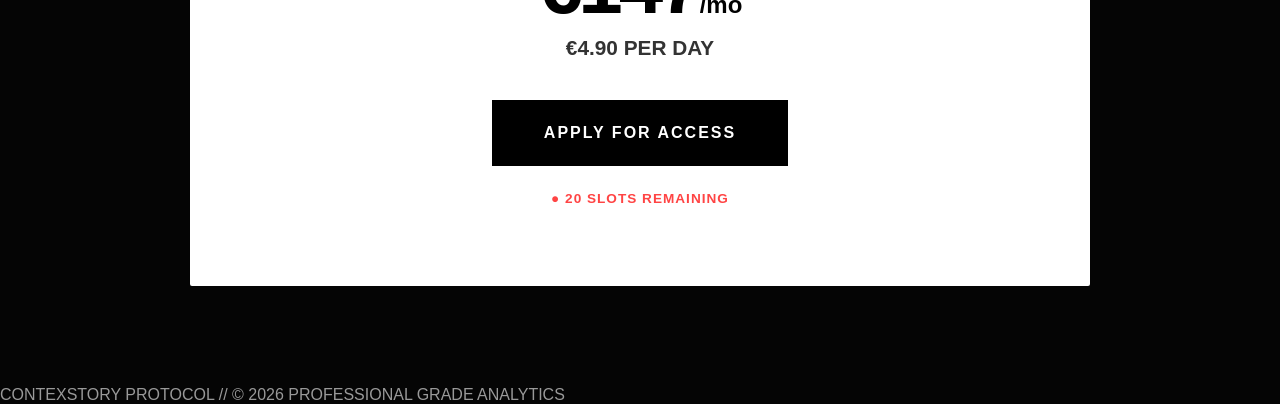
==== commit a9dca120: "Update index.html" ====
--- a/index.html
+++ b/index.html
@@ -3,322 +3,123 @@
 <head>
     <meta charset="UTF-8">
     <meta name="viewport" content="width=device-width, initial-scale=1.0">
-    <title>The Structural Operator | Institutional Infrastructure</title>
-    <link rel="preconnect" href="https://fonts.googleapis.com">
-    <link rel="preconnect" href="https://fonts.gstatic.com" crossorigin>
-    <link href="https://fonts.googleapis.com/css2?family=Inter:wght@300;400;600;700&family=JetBrains+Mono:wght@400;500&display=swap" rel="stylesheet">
+    <title>Contexstory | The 20 Protocol</title>
     <style>
-        :root {
-            --bg-black: #0a0a0b;
-            --bg-card: #141416;
-            --accent-blue: #007AFF;
-            --text-main: #e4e4e7;
-            --text-dim: #a1a1aa;
-            --border: #27272a;
-            --success: #10b981;
+        :root { --accent: #00ff88; --bg: #050505; --card: #111; }
+        body { background: var(--bg); color: #999; font-family: 'Helvetica Neue', sans-serif; margin: 0; padding: 0; overflow-x: hidden; }
+        
+        .hero { 
+            position: relative;
+            height: 100vh; 
+            width: 100%;
+            display: flex; 
+            flex-direction: column; 
+            justify-content: flex-end; 
+            align-items: flex-start;   
+            text-align: left; 
+            padding: 60px;             
+            box-sizing: border-box;
+            overflow: hidden;
+            border-bottom: 1px solid #222;
         }
 
-        * {
-            margin: 0;
-            padding: 0;
-            box-sizing: border-box;
+        /* FIXED: No-Zoom Logic ensures detail is preserved */
+        #bg-video {
+            position: absolute;
+            top: 0;
+            left: 0;
+            width: 100%;
+            height: 100%;
+            object-fit: cover; 
+            z-index: -2;
+            filter: contrast(1.1) brightness(0.5); 
         }
 
-        body {
-            font-family: 'Inter', sans-serif;
-            background-color: var(--bg-black);
-            color: var(--text-main);
-            line-height: 1.6;
-            overflow-x: hidden;
+        .overlay {
+            position: absolute;
+            top: 0;
+            left: 0;
+            width: 100%;
+            height: 100%;
+            background: linear-gradient(rgba(0,0,0,0.1) 0%, rgba(0,0,0,0.9) 100%);
+            z-index: -1;
         }
 
-        .container {
-            max-width: 1100px;
-            margin: 0 auto;
-            padding: 0 2rem;
-        }
-
-        /* Hero Section */
-        .hero-section {
-            padding: 8rem 0 4rem;
-            text-align: center;
-            border-bottom: 1px solid var(--border);
-        }
-
-        .pre-head-hook {
-            text-transform: uppercase;
-            letter-spacing: 0.1em;
-            font-size: 0.85rem;
-            color: var(--accent-blue);
-            margin-bottom: 1.5rem;
-            font-weight: 700;
-        }
-
-        .authority-headline {
-            font-size: clamp(2.5rem, 5vw, 4rem);
-            font-weight: 700;
-            line-height: 1.1;
-            margin-bottom: 1.5rem;
-            letter-spacing: -0.02em;
-        }
-
-        .gradient-text {
-            background: linear-gradient(90deg, #fff, #71717a);
-            -webkit-background-clip: text;
-            -webkit-text-fill-color: transparent;
-        }
-
-        .sub-headline {
-            font-size: 1.25rem;
-            color: var(--text-dim);
-            max-width: 700px;
-            margin: 0 auto 2.5rem;
-        }
-
-        .cta-group {
-            display: flex;
-            gap: 1rem;
-            justify-content: center;
-            margin-bottom: 4rem;
-        }
-
-        .btn-primary {
-            background-color: var(--accent-blue);
-            color: white;
-            padding: 1rem 2rem;
-            border-radius: 4px;
-            text-decoration: none;
-            font-weight: 600;
-            transition: transform 0.2s;
-        }
-
-        .btn-secondary {
-            background-color: transparent;
-            color: white;
-            padding: 1rem 2rem;
-            border-radius: 4px;
-            text-decoration: none;
-            font-weight: 600;
-            border: 1px solid var(--border);
-            transition: background 0.2s;
-        }
-
-        .btn-primary:hover { transform: translateY(-2px); }
-        .btn-secondary:hover { background: var(--bg-card); }
-
-        .hero-visual {
-            width: 100%;
-            height: 450px;
-            background: linear-gradient(180deg, var(--bg-card) 0%, var(--bg-black) 100%);
-            border: 1px solid var(--border);
-            border-radius: 8px;
-            display: flex;
-            align-items: center;
-            justify-content: center;
-            position: relative;
-            overflow: hidden;
-        }
-
-        .hero-visual::after {
-            content: "SYSTEM STATUS: OPERATIONAL";
-            position: absolute;
-            bottom: 20px;
-            left: 20px;
-            font-family: 'JetBrains Mono', monospace;
-            font-size: 0.7rem;
-            color: var(--success);
-        }
-
-        /* Identity / Pain Section */
-        .identity-shift {
-            padding: 8rem 0;
-            background: #0d0d0e;
-        }
-
-        .grid-2 {
-            display: grid;
-            grid-template-columns: 1.2fr 0.8fr;
-            gap: 4rem;
-            align-items: center;
-        }
-
-        .section-title {
-            font-size: 2.5rem;
-            margin-bottom: 1.5rem;
-            color: white;
-        }
-
-        .body-lead {
-            font-size: 1.1rem;
-            color: var(--text-dim);
-            margin-bottom: 2rem;
-        }
-
-        .pain-points {
-            display: flex;
-            flex-direction: column;
-            gap: 1.5rem;
-        }
-
-        .point {
-            display: flex;
-            gap: 1rem;
-            padding: 1rem;
-            background: var(--bg-card);
-            border: 1px solid var(--border);
-            border-radius: 4px;
-        }
-
-        .point .icon { color: #ef4444; font-weight: bold; }
-
-        .value-prop-card {
-            background: var(--accent-blue);
-            padding: 3rem;
-            border-radius: 8px;
-            color: white;
-            position: relative;
-        }
-
-        blockquote {
-            font-size: 1.5rem;
-            font-weight: 600;
-            margin-bottom: 1.5rem;
-            line-height: 1.3;
-        }
-
-        .quote-sub {
-            font-family: 'JetBrains Mono', monospace;
-            font-size: 0.8rem;
-            text-transform: uppercase;
-            opacity: 0.8;
-        }
-
-        /* Comparison Table */
-        .comparison-section {
-            padding: 8rem 0;
-            border-top: 1px solid var(--border);
-        }
-
-        .comparison-title {
-            text-align: center;
-            font-size: 2rem;
-            margin-bottom: 3rem;
-        }
-
-        .comparison-table {
-            width: 100%;
-            border-collapse: collapse;
-            font-family: 'JetBrains Mono', monospace;
-            font-size: 0.9rem;
-        }
-
-        .comparison-table th {
-            text-align: left;
-            padding: 1.5rem;
-            border-bottom: 2px solid var(--border);
-            color: var(--text-dim);
-            text-transform: uppercase;
-        }
-
-        .comparison-table td {
-            padding: 1.5rem;
-            border-bottom: 1px solid var(--border);
-        }
-
-        .highlight {
-            color: var(--accent-blue);
-            font-weight: 600;
-        }
+        h1 { color: #fff; font-size: 4rem; letter-spacing: -3px; margin: 0; line-height: 0.9; z-index: 1; }
+        .tagline { color: var(--accent); font-size: 0.9rem; letter-spacing: 5px; text-transform: uppercase; margin-bottom: 15px; z-index: 1; font-weight: bold;}
+        .hero-desc { max-width: 500px; margin-top: 25px; font-size: 1.1rem; color: #fff; z-index: 1; opacity: 0.8; line-height: 1.6; }
+        
+        .container { max-width: 900px; margin: auto; padding: 100px 20px; }
+        h2 { color: #fff; font-size: 2rem; letter-spacing: -1px; margin-bottom: 40px; }
+        
+        .reasoning-grid { display: grid; grid-template-columns: 1fr 1fr; gap: 40px; }
+        .reason-card { border-left: 1px solid #333; padding-left: 20px; }
+        .reason-card h3 { color: #fff; margin-top: 0; font-size: 1.2rem; }
+        
+        .pricing-section { background: #fff; color: #000; padding: 80px 40px; border-radius: 2px; margin-top: 100px; text-align: center; }
+        .big-price { font-size: 5rem; font-weight: 900; margin: 0; line-height: 1; letter-spacing: -4px; }
+        .daily-breakdown { font-size: 1.3rem; font-weight: 700; color: #333; margin-top: 10px; }
+        
+        .btn { display: inline-block; background: #000; color: #fff; padding: 22px 50px; text-decoration: none; font-weight: 900; margin-top: 40px; letter-spacing: 2px; transition: 0.4s; text-transform: uppercase; border: 2px solid #000; }
+        .btn:hover { background: transparent; color: #000; }
+        
+        .limit-tag { color: #ff4444; font-weight: bold; margin-top: 25px; font-size: 0.85rem; letter-spacing: 1px; }
 
         @media (max-width: 768px) {
-            .grid-2 { grid-template-columns: 1fr; }
-            .hero-section { padding-top: 4rem; }
+            .reasoning-grid { grid-template-columns: 1fr; }
+            h1 { font-size: 3rem; }
+            .hero { padding: 40px 30px; }
         }
     </style>
 </head>
 <body>
 
-    <section class="hero-section">
-        <div class="container">
-            <p class="pre-head-hook">For the trader who sees the move at 8:00 AM but loses the level by 10:30 AM.</p>
-            <h1 class="authority-headline">
-                The Structural Operator:<br>
-                <span class="gradient-text">Automated Coherence</span>
-            </h1>
-            <p class="sub-headline">
-                Eliminate Structural Blindness. Bridge the Execution Gap. 
-                Move from "Strategy-Rich" to <strong>Funded Operator</strong>.
-            </p>
-            <div class="cta-group">
-                <a href="#pricing" class="btn-primary">Deploy Infrastructure</a>
-                <a href="#modules" class="btn-secondary">Technical Modules</a>
+    <div class="hero">
+        <video autoplay muted loop playsinline id="bg-video">
+            <source src="ALL IN 1 ⛳️ Landing Video Project.mp4" type="video/mp4">
+        </video>
+        <div class="overlay"></div>
+
+        <div class="tagline">The Narrative Engine</div>
+        <h1>NARR∆XIOM</h1>
+        <p class="hero-desc">Surgical time and price analysis. Built for those who trade the story, not just the signal.</p>
+    </div>
+
+    <div class="container">
+        <h2>Read the Market's Story.</h2>
+        <div class="reasoning-grid">
+            <div class="reason-card">
+                <h3>Temporal Context</h3>
+                <p>Automatic tracking of Midnight Open and RTH gaps. Stop guessing the bias; see the institutional anchor points.</p>
             </div>
-            <div class="hero-visual">
-                <span style="color: var(--text-dim); font-family: 'JetBrains Mono';">[ PREVIEWING SYSTEM_HUD v3.0 ]</span>
+            <div class="reason-card">
+                <h3>Statistical Clarity</h3>
+                <p>Dynamic session expansion and liquidity thresholds mapped in real-time. Know exactly where the traps are laid.</p>
+            </div>
+            <div class="reason-card">
+                <h3>Spectral Intelligence</h3>
+                <p>Advanced transparency logic highlights confluence without burying the price. Precision without the clutter.</p>
+            </div>
+            <div class="reason-card">
+                <h3>The 0.04R Business Model</h3>
+                <p>At €4.90/day, Contexstory is an infrastructure cost. One saved stop-loss pays for the entire protocol.</p>
             </div>
         </div>
-    </section>
 
-    <section class="identity-shift">
-        <div class="container grid-2">
-            <div class="text-content">
-                <h2 class="section-title">The Paradox of the Proficient Trader.</h2>
-                <p class="body-lead">
-                    You understand HTF liquidity, SMC, and institutional cycles. You are strategy-rich, but <strong>process-poor</strong>.
-                </p>
-                <div class="pain-points">
-                    <div class="point">
-                        <span class="icon">✕</span>
-                        <p><strong>Visual Decay:</strong> Your 8:00 AM precision becomes noise as manual levels clutter the chart.</p>
-                    </div>
-                    <div class="point">
-                        <span class="icon">✕</span>
-                        <p><strong>Context Fragmentation:</strong> You drop to the 1m and "forget" the Weekly Narrative.</p>
-                    </div>
-                    <div class="point">
-                        <span class="icon">✕</span>
-                        <p><strong>Cognitive Bleed:</strong> You waste mental energy on math instead of managing risk.</p>
-                    </div>
-                </div>
-            </div>
-            <div class="value-prop-card">
-                <blockquote>"It doesn't give you a new strategy. It gives you the Clean Cockpit required to trade the one you already have."</blockquote>
-                <p class="quote-sub">— OPERATIONAL INFRASTRUCTURE v.1</p>
-            </div>
+        <div class="pricing-section">
+            <span style="text-transform: uppercase; font-size: 0.8rem; font-weight: bold; letter-spacing: 3px;">Join The 20 Protocol</span>
+            <div class="big-price">€147<span style="font-size: 1.5rem; letter-spacing: 0;">/mo</span></div>
+            <div class="daily-breakdown">€4.90 PER DAY</div>
+            
+            <a href="#" class="btn">Apply for Access</a>
+            <div class="limit-tag">● 20 SLOTS REMAINING</div>
         </div>
-    </section>
+    </div>
 
-    <section class="comparison-section">
-        <div class="container">
-            <h3 class="comparison-title">Operational Clarity vs. Manual Fatigue</h3>
-            <table class="comparison-table">
-                <thead>
-                    <tr>
-                        <th>Feature</th>
-                        <th>Manual Mapping</th>
-                        <th>The Operator Suite</th>
-                    </tr>
-                </thead>
-                <tbody>
-                    <tr>
-                        <td>HTF Awareness</td>
-                        <td>Fades during volatility.</td>
-                        <td class="highlight">Permanent Visual Fixture.</td>
-                    </tr>
-                    <tr>
-                        <td>Chart Hygiene</td>
-                        <td>Cluttered with "dead" levels.</td>
-                        <td class="highlight">Self-Cleaning Logic.</td>
-                    </tr>
-                    <tr>
-                        <td>Mental Load</td>
-                        <td>High. Constant re-drawing.</td>
-                        <td class="highlight">Zero. Execution Focus.</td>
-                    </tr>
-                </tbody>
-            </table>
-        </div>
-    </section>
+    <footer>
+        CONTEXSTORY PROTOCOL // © 2026 PROFESSIONAL GRADE ANALYTICS
+    </footer>
 
 </body>
 </html>
+
